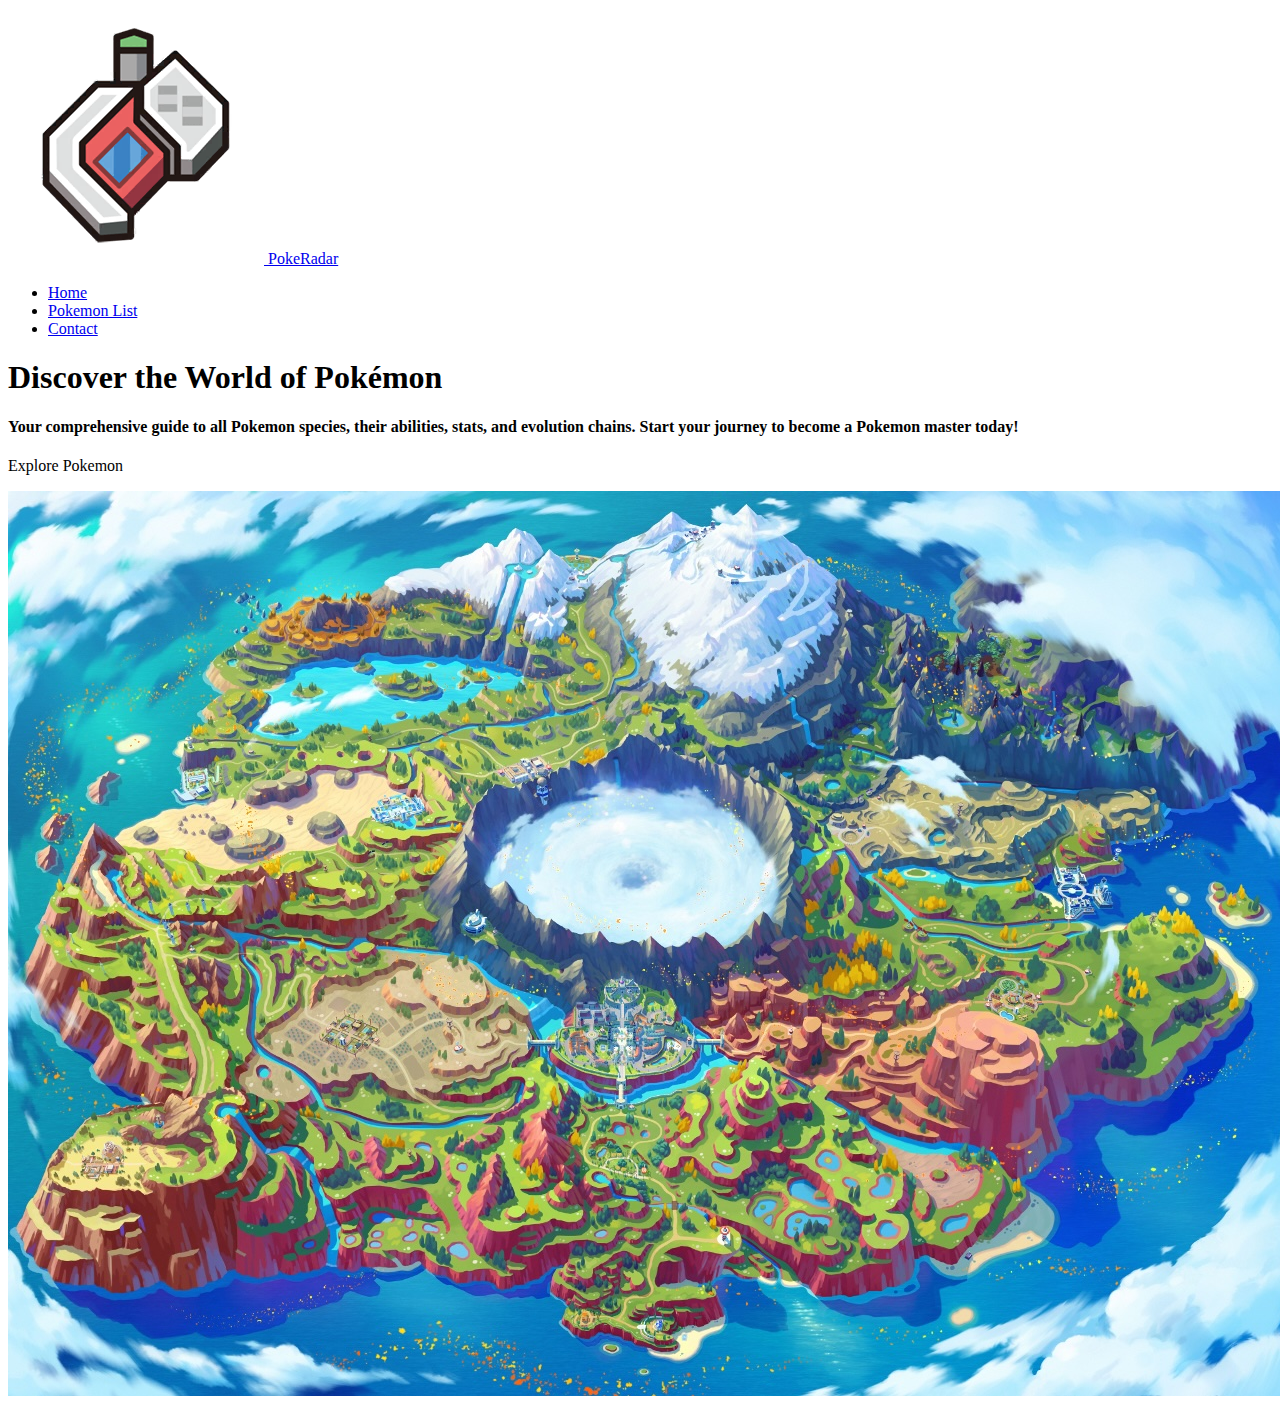
==== index.html @ 06dd8318 "init project" ====
<!DOCTYPE html>
<html>
    <head>
        <title>PokeRadar</title>
        <link rel="icon" type="icon" href="./images/Register_Poké_Radar_Sprite.png"/>
        <link rel="stylesheet" href="./css/homepage.css"/>
    </head>

    <body>
        <div class="topnav">
            <div class="title-webpage">
                <a class="logo" href="./index.html"> 
                    <img src="./images/Register_Poké_Radar_Sprite.png" alt="Official logo"> 
                </a>
                <a href="./Homepage">PokeRadar</a>
            </div>
            <div class="navigation">
                <ul>
                    <li><a href="./index.html">Home</a></li>
                    <li><a href="./pages/pokemon list.html">Pokemon List</a></li>
                    <li><a href="./pages/contact.html">Contact</a></li>
                </ul>
            </div>
        </div>

        <div class="section-header">
            <div class="intro-header">
                <h1>Discover the World of Pokémon</h1>
                <h4>Your comprehensive guide to all Pokemon species, their abilities, stats, and evolution chains. Start your journey to become a Pokemon master today!</h4>
                <div class="explore-button">
                    <p>Explore Pokemon</p>
                </div>
            </div>
            <div class="front-image">
                <img src="./images/Paldea-Region-Pokemon-Scarlet-Violet.jpg"/>
            </div>
        </div>

        <div class="section-features">
            
        </div>

        <div class="section-pokemons">

        </div>

        <div class="footer">

        </div>
    </body>
</html>
---- css/homepage.css ----

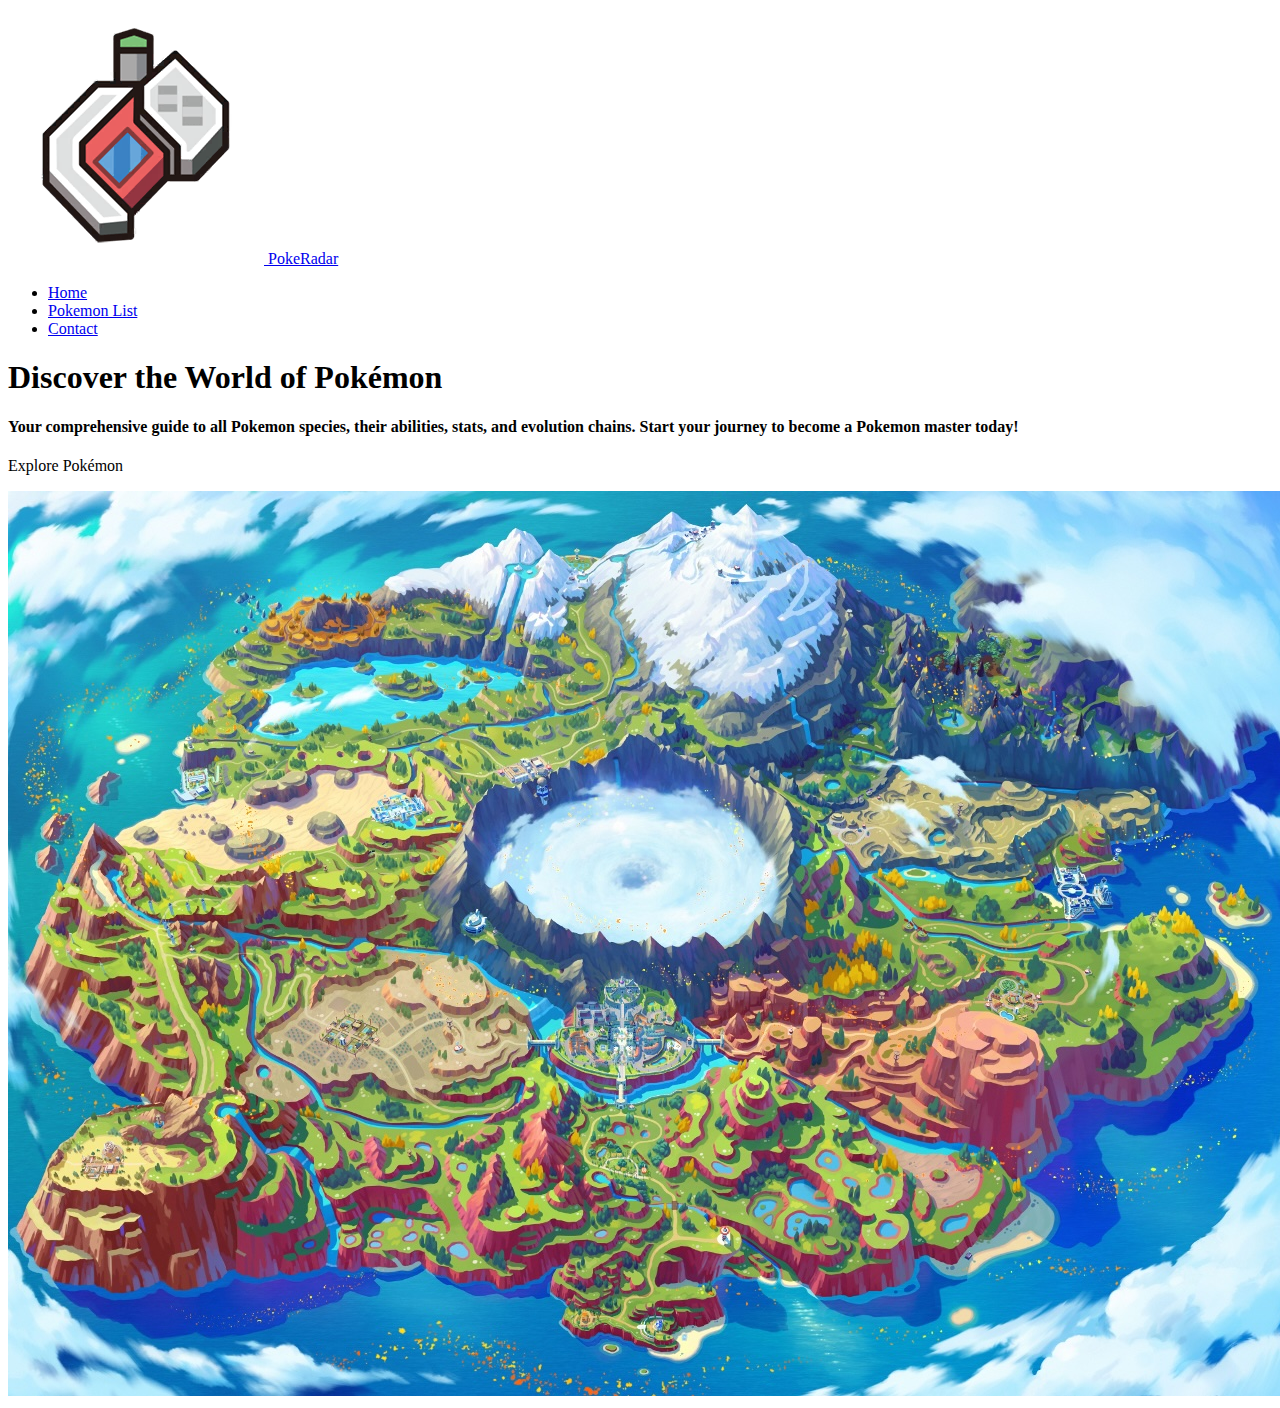
==== commit 555c89ee: "dash e pokemon" ====
--- a/index.html
+++ b/index.html
@@ -28,7 +28,7 @@
                 <h1>Discover the World of Pokémon</h1>
                 <h4>Your comprehensive guide to all Pokemon species, their abilities, stats, and evolution chains. Start your journey to become a Pokemon master today!</h4>
                 <div class="explore-button">
-                    <p>Explore Pokemon</p>
+                    <p>Explore Pokémon</p>
                 </div>
             </div>
             <div class="front-image">
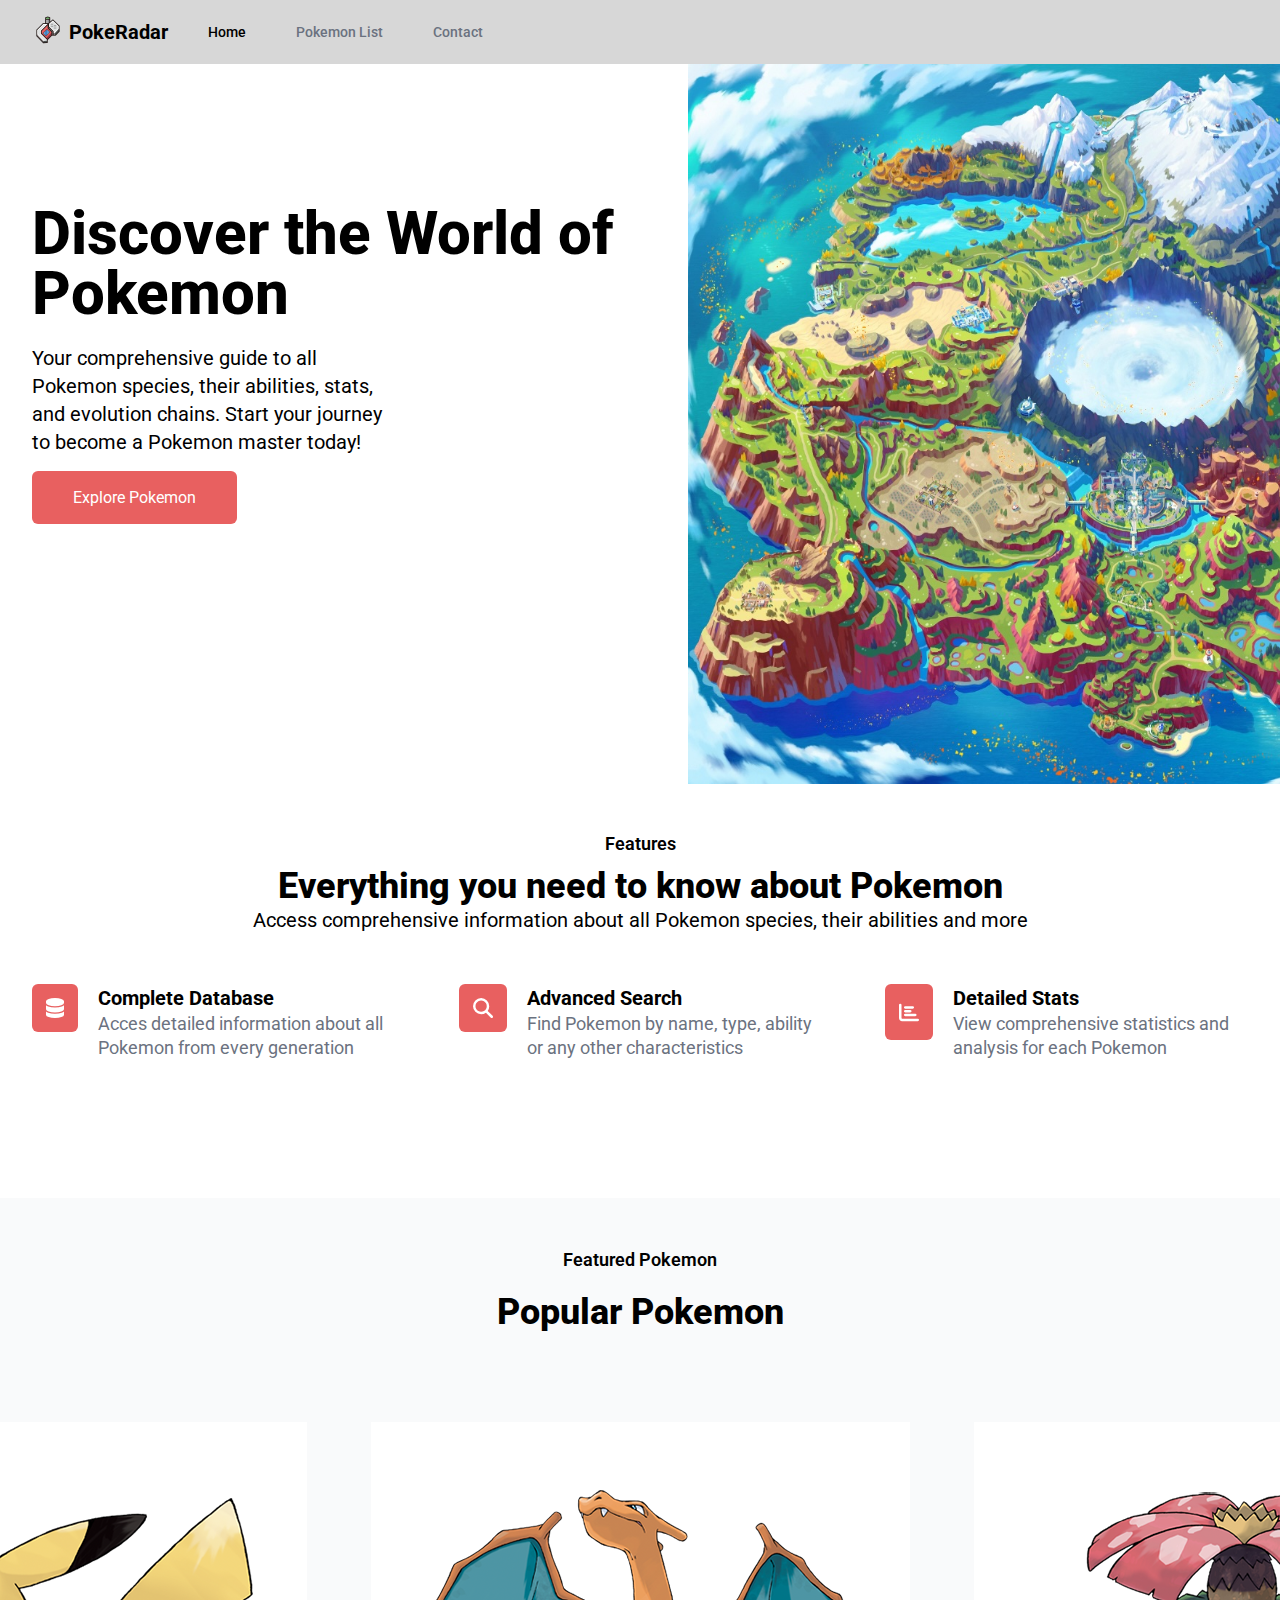
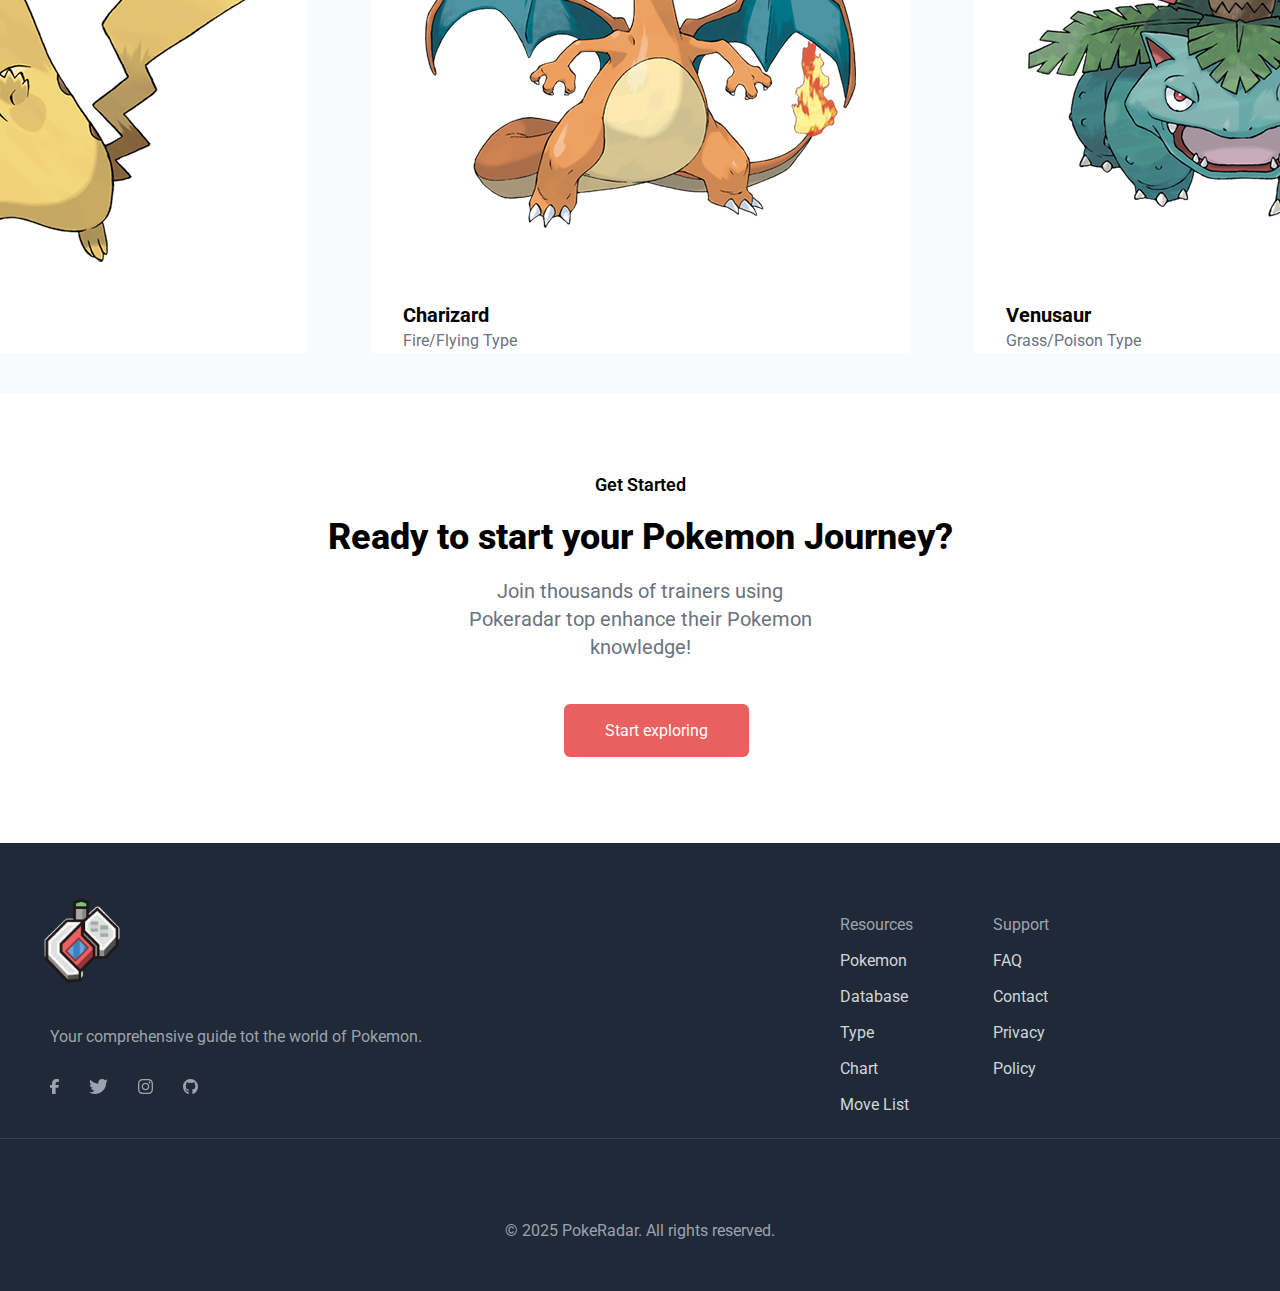
==== commit b8a103dd: "finished" ====
--- a/index.html
+++ b/index.html
@@ -3,49 +3,147 @@
     <head>
         <title>PokeRadar</title>
         <link rel="icon" type="icon" href="./images/Register_Poké_Radar_Sprite.png"/>
+        <link rel="stylesheet" href="./css/typography.css"/>
         <link rel="stylesheet" href="./css/homepage.css"/>
+        <link rel="preconnect" href="https://fonts.googleapis.com">
+        <link rel="preconnect" href="https://fonts.gstatic.com" crossorigin>
+        <link href="https://fonts.googleapis.com/css2?family=Roboto:ital,wght@0,100..900;1,100..900&display=swap" rel="stylesheet">
     </head>
 
     <body>
         <div class="topnav">
-            <div class="title-webpage">
+            <div class="logo-webpage">
                 <a class="logo" href="./index.html"> 
                     <img src="./images/Register_Poké_Radar_Sprite.png" alt="Official logo"> 
                 </a>
-                <a href="./Homepage">PokeRadar</a>
+                <a class="title" href="./index.html">PokeRadar</a>
             </div>
-            <div class="navigation">
-                <ul>
-                    <li><a href="./index.html">Home</a></li>
+                <ul class="navigation">
+                    <li><a class="active" href="./index.html">Home</a></li>
                     <li><a href="./pages/pokemon list.html">Pokemon List</a></li>
                     <li><a href="./pages/contact.html">Contact</a></li>
                 </ul>
-            </div>
         </div>
 
         <div class="section-header">
             <div class="intro-header">
-                <h1>Discover the World of Pokémon</h1>
+                <h1>Discover the World of Pokemon</h1>
                 <h4>Your comprehensive guide to all Pokemon species, their abilities, stats, and evolution chains. Start your journey to become a Pokemon master today!</h4>
-                <div class="explore-button">
-                    <p>Explore Pokémon</p>
+                <a class="button" href="./pages/pokemon list.html">
+                    Explore Pokemon    
+                </a>
+            </div>
+            <img src="./images/Paldea-Region-Pokemon-Scarlet-Violet.jpg"/>
+        </div>
+
+        <div class="section-features">
+            <div>
+                <p>Features</p>
+                <h2>Everything you need to know about Pokemon</h2>
+                <h4>Access comprehensive information about all Pokemon species, their abilities and more</h4>
+            </div>
+            <div class="features-container">
+                <div class="feature">
+                    <div>
+                        <img src="./images/database icon.svg"/>
+                    </div>
+                    <div>
+                        <h3>Complete Database</h3>
+                        <p>Acces detailed information about all Pokemon from every generation</p>
+                    </div>
                 </div>
-            </div>
-            <div class="front-image">
-                <img src="./images/Paldea-Region-Pokemon-Scarlet-Violet.jpg"/>
+                <div class="feature">
+                    <div>
+                        <img src="./images/magnifying glass icon.svg"/>
+                    </div>
+                    <div>
+                        <h3>Advanced Search</h3>
+                        <p>Find Pokemon by name, type, ability or any other characteristics</p>
+                    </div>
+                </div>
+                <div class="feature">
+                <div>
+                    <img src="./images/detailed stats icon.svg"/>
+                </div>
+                <div>
+                    <h3>Detailed Stats</h3>
+                    <p> View comprehensive statistics and analysis for each Pokemon</p>
+                </div>
+                </div>
             </div>
         </div>
 
-        <div class="section-features">
-            
+        <div class="section-pokemons">
+            <div class="title-feature">
+                <p>Featured Pokemon</p>
+                <h2>Popular Pokemon</h2>
+            </div>
+            <div class="featured-pokemon">
+                <div class="pokemon">
+                    <img src="./images/pikachu.png" alt="Pikachu">
+                    <div>
+                        <h3>Pikachu</h3>
+                        <p>electric Type</p>
+                    </div>
+                </div>
+                <div class="pokemon">
+                    <img src="./images/charizard.png" alt="Charizard">
+                    <div>
+                        <h3>Charizard</h3>
+                        <p>Fire/Flying Type</p>
+                    </div>
+                </div>
+                <div class="pokemon">
+                    <img src="./images/venasaur.png" alt="Venusaur">
+                    <div>
+                        <h3>Venusaur</h3>
+                        <p>Grass/Poison Type</p>
+                    </div>
+                </div>
+            </div>
         </div>
 
-        <div class="section-pokemons">
-
+        <div class="section-bottom">
+            <div class="outro-header">
+                <p>Get Started</p>
+                <h2>Ready to start your Pokemon Journey?</h2>
+                <h4>Join thousands of trainers using Pokeradar top enhance their Pokemon knowledge!</h4>
+                <a class="button" href="./pages/pokemon list.html">
+                    Start exploring    
+                </a>
+            </div>
         </div>
 
         <div class="footer">
-
+            <div id="bottom">
+                <div class="information">
+                    <img class="bottom-logo" src="./images/Register_Poké_Radar_Sprite.png"/>
+                    <p>Your comprehensive guide tot the world of Pokemon.</p>
+                    <ul class="social-media">
+                        <li><img src="./images/Facebook logo.svg"/></li>
+                        <li><img src="./images/Twitter icon.svg"/></li>
+                        <li><img src="./images/Insta icon.svg"/></li>
+                        <li><img src="./images/github icon.svg"/></li>
+                    </ul>
+                </div>
+                <div class="quick-search">
+                    <ul class="resources">
+                        <li class="title-search">Resources</li>
+                        <li>Pokemon Database</li>
+                        <li>Type Chart</li>
+                        <li>Move List</li>
+                    </ul>
+                    <ul class="support">
+                        <li class="title-search">Support</li>
+                        <li>FAQ</li>
+                        <li>Contact</li>
+                        <li>Privacy Policy</li>
+                    </ul>
+                </div>
+            </div>
+            <div class="copyright">
+                <p>© 2025 PokeRadar. All rights reserved.</p>
+            </div>
         </div>
     </body>
 </html>
--- a/css/typography.css
+++ b/css/typography.css
@@ -0,0 +1,38 @@
+body {
+    font-family: "Roboto", serif;
+}
+
+h1 {
+    font-size: 60px;
+    font-weight: 800;
+    line-height: 60px;
+}
+
+h2 {
+    font-size: 36px;
+    font-weight: 800;
+    line-height: 40px;
+}
+
+h3 {
+    font-size: 20px;
+    font-weight: 700;
+    line-height: 28px;
+}
+
+h4 {
+    font-size: 20px;
+    font-weight: 400;
+    line-height: 28px;
+}
+
+p {
+    font-size: 16px;
+    font-weight: 400;
+    line-height: 24px;
+}
+
+h1, h2, h3, h4, p {
+    margin: 0;
+}
+
--- a/css/homepage.css
+++ b/css/homepage.css
@@ -1,2 +1,275 @@
-
-
+body {
+    margin: 0px;
+}
+
+.topnav {
+    height: 64px;
+    width: 100%;
+    display: flex;
+    flex-direction: row;
+    background-color:#d7d7d7 ;
+    margin: 0px
+}
+
+.topnav img{
+    height: 32px;
+    width: 32px;
+    margin-left: 32px;
+}
+
+.logo-webpage {
+    display: flex;
+    align-items: center;
+    gap: 5px;
+}
+
+.title{
+    font-size: 20px;
+    font-weight: 700;
+    line-height: 28px;
+    text-decoration: none;
+    color: #000;
+}
+
+.navigation{
+    list-style-type: none;
+    display: flex;
+    gap: 50px;
+    align-items: center;
+    font-size: 14px;
+    font-weight: 500;
+    line-height: 20px;
+    color: #6B7280;
+}
+
+.navigation li a{
+    text-decoration: none;
+    color: #6B7280;
+}
+
+.navigation li:hover{
+        border-bottom: 2px solid #E86060;
+}
+
+.navigation li .active{
+    color:#000 ;
+}
+
+.section-header{
+    display: flex;
+    text-align: left;
+}
+
+.intro-header h1{
+    height: 120px;
+    width: 608px;
+    margin-top: 140px;
+    margin-bottom: 20px;
+    margin-left: 32px;
+}
+
+.intro-header h4{
+    margin: 0px 250px 32px 32px;
+}
+
+.section-header img{
+    height: 720px;
+    width: 930px;
+    margin-left: 48px;
+    justify-content: right;
+}
+
+.button{
+    text-decoration: none;
+    background-color: #E86060;
+    border-radius: 6px;
+    padding: 17px 41px;
+    color: #FFFFFF;
+    margin-top: 32px;
+    margin-left: 32px;
+}
+
+
+
+.section-features {
+    width: 100%;
+    text-align: center;
+    padding: 48px 0px;
+}
+
+.section-features p{
+    margin-bottom: 10px;
+    font-weight: 600;
+    font-size: 18px;
+}
+
+.features-container{
+    width: 100%;
+    text-align: center;
+    display: flex;
+    flex-direction: row;
+}
+
+.feature{
+    width: 100%;
+    text-align: center;
+    display: flex;
+    flex-direction: row;
+    padding: 0px 32px ;
+    margin-top: 50px;   
+}
+
+.feature p{
+    font-weight: 400;
+    color:#6B7280;
+    text-align: left;
+    margin-left: 20px;
+    font-size: 18px;
+}
+
+.feature img{
+    background-size: 48px 48px;
+   background-color: #E86060;
+   border-radius: 6px;
+   padding: 14px 14px;
+}
+
+.feature h3{
+    text-align: left;
+    margin-left: 20px;
+}
+
+.section-pokemons{
+    text-align: center;
+    margin: 80px 0px;
+    background-color: #F9FAFB;
+}
+
+.title-feature p{
+    font-size: 18px;
+    font-weight: 600;
+    padding: 50px 0px 20px;
+}
+
+.title-feature h2{
+    margin-bottom: 50px;
+}
+
+
+.featured-pokemon{
+    display: flex;
+    justify-content: center;
+}
+
+.pokemon{
+    text-align: left;
+    padding: 0px 32px;
+    margin: 40px 32px;
+    background-color: #FFFFFF;
+
+}
+
+.pokemon p{
+    font-weight: 400;
+    color: #6B7280;
+}
+
+.section-bottom{
+    text-align: center;
+    margin: 48px 0px;
+}
+
+.outro-header{
+    height: 322px;
+}
+.outro-header p{
+    color: #000;
+    font-size: 18px;
+    font-weight: 600;
+    padding-bottom: 20px;
+}
+
+.outro-header h2{
+    padding-bottom: 20px;
+}
+
+.outro-header h4{
+    color: #6B7280;
+    padding-bottom: 60px;
+    margin: 0px 450px;
+}
+
+.footer{
+    background-color:#1F2937;
+    color: #FFFFFF;
+}
+
+#bottom{
+    display: flex;
+}
+
+.bottom-logo{
+    height: 100px;
+    width: 100px;
+    margin: 48px 32px 30px;
+}
+
+.information{
+   width: 500px;
+}
+
+.information p{
+    color:#9CA3AF;
+    width: 600px;
+    margin-left: 50px;
+    margin-bottom: 30px;
+}
+
+.social-media{
+    display: flex;
+    gap: 30px;
+    margin: 20px 100px 20px 10px;
+}
+
+.social-media img{
+    height: 15px;
+}
+
+.social-media li{
+    list-style-type: none;
+}
+
+.quick-search{
+    color: #D1D5DB;
+    width: 500px;
+    display: inline-flex;
+    gap: 40px;
+    margin-top: 48px;
+    padding: 0px 300px;
+}
+
+.resources{
+    margin-bottom: 15px;
+    line-height: 36px;
+    list-style: none;;
+}
+
+.support{
+    list-style-type: none;
+    line-height: 36px;
+}
+
+.copyright{
+    color:#9CA3AF;
+    text-align: center;
+    padding: 80px 0px 48px;
+    border-top:#374151 solid 1px;
+}
+
+.title-search{
+    color: #9CA3AF;
+}
+
+
+
+
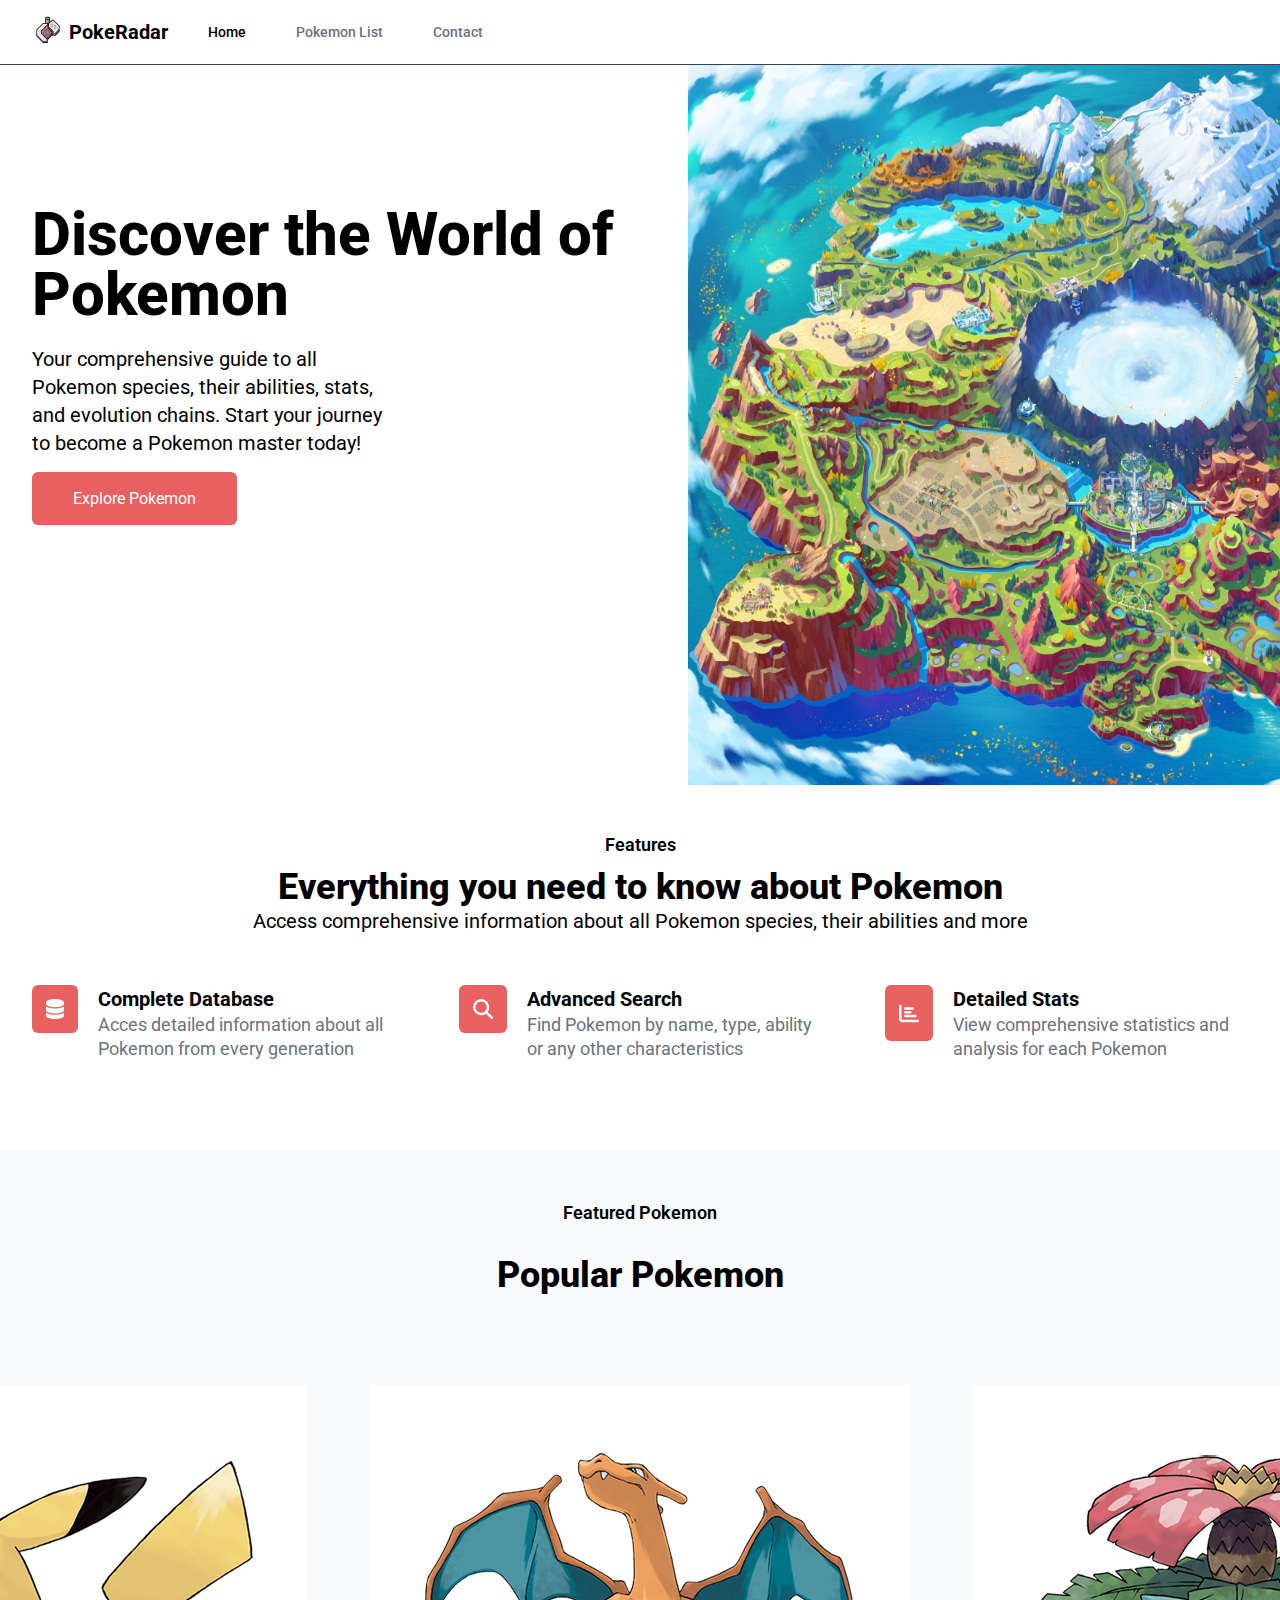
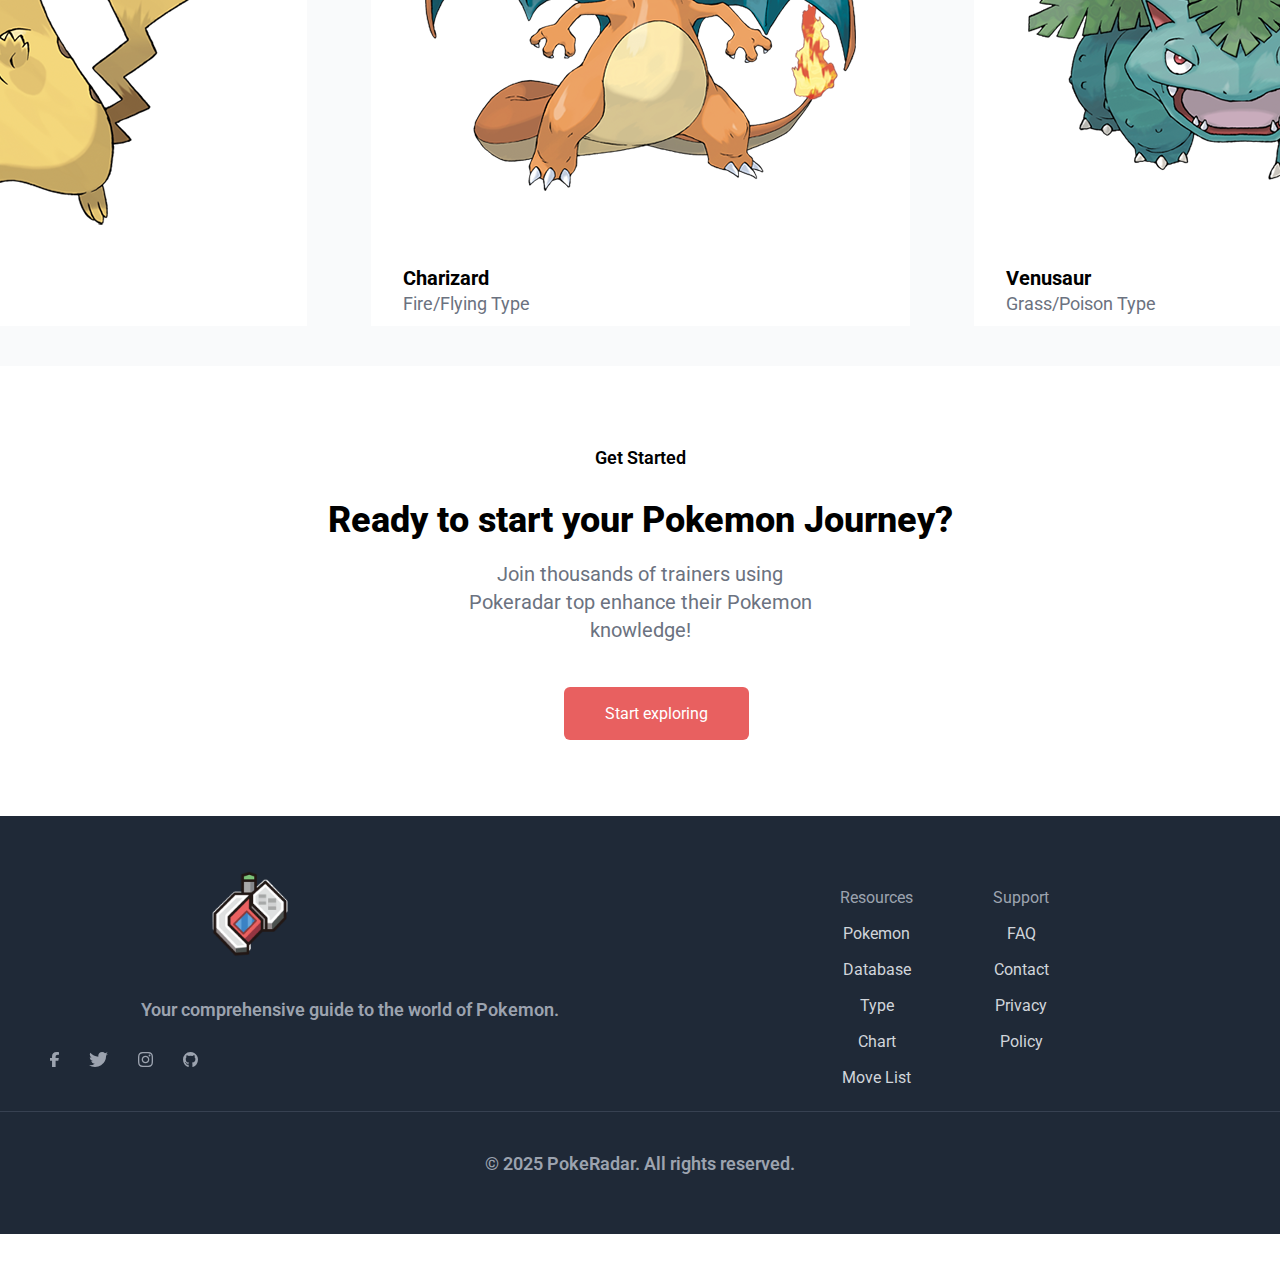
==== commit 4db620cf: "full website" ====
--- a/index.html
+++ b/index.html
@@ -69,7 +69,6 @@
                     <h3>Detailed Stats</h3>
                     <p> View comprehensive statistics and analysis for each Pokemon</p>
                 </div>
-                </div>
             </div>
         </div>
 
@@ -118,7 +117,7 @@
             <div id="bottom">
                 <div class="information">
                     <img class="bottom-logo" src="./images/Register_Poké_Radar_Sprite.png"/>
-                    <p>Your comprehensive guide tot the world of Pokemon.</p>
+                    <p>Your comprehensive guide to the world of Pokemon.</p>
                     <ul class="social-media">
                         <li><img src="./images/Facebook logo.svg"/></li>
                         <li><img src="./images/Twitter icon.svg"/></li>
--- a/css/homepage.css
+++ b/css/homepage.css
@@ -7,7 +7,7 @@
     width: 100%;
     display: flex;
     flex-direction: row;
-    background-color:#d7d7d7 ;
+    border-bottom:#374151 solid 1px;
     margin: 0px
 }
 
@@ -89,8 +89,6 @@
     margin-left: 32px;
 }
 
-
-
 .section-features {
     width: 100%;
     text-align: center;
@@ -129,9 +127,9 @@
 
 .feature img{
     background-size: 48px 48px;
-   background-color: #E86060;
-   border-radius: 6px;
-   padding: 14px 14px;
+    background-color: #E86060;
+    border-radius: 6px;
+    padding: 14px 14px;
 }
 
 .feature h3{
@@ -262,7 +260,7 @@
 .copyright{
     color:#9CA3AF;
     text-align: center;
-    padding: 80px 0px 48px;
+    padding: 40px 0px 48px;
     border-top:#374151 solid 1px;
 }
 
